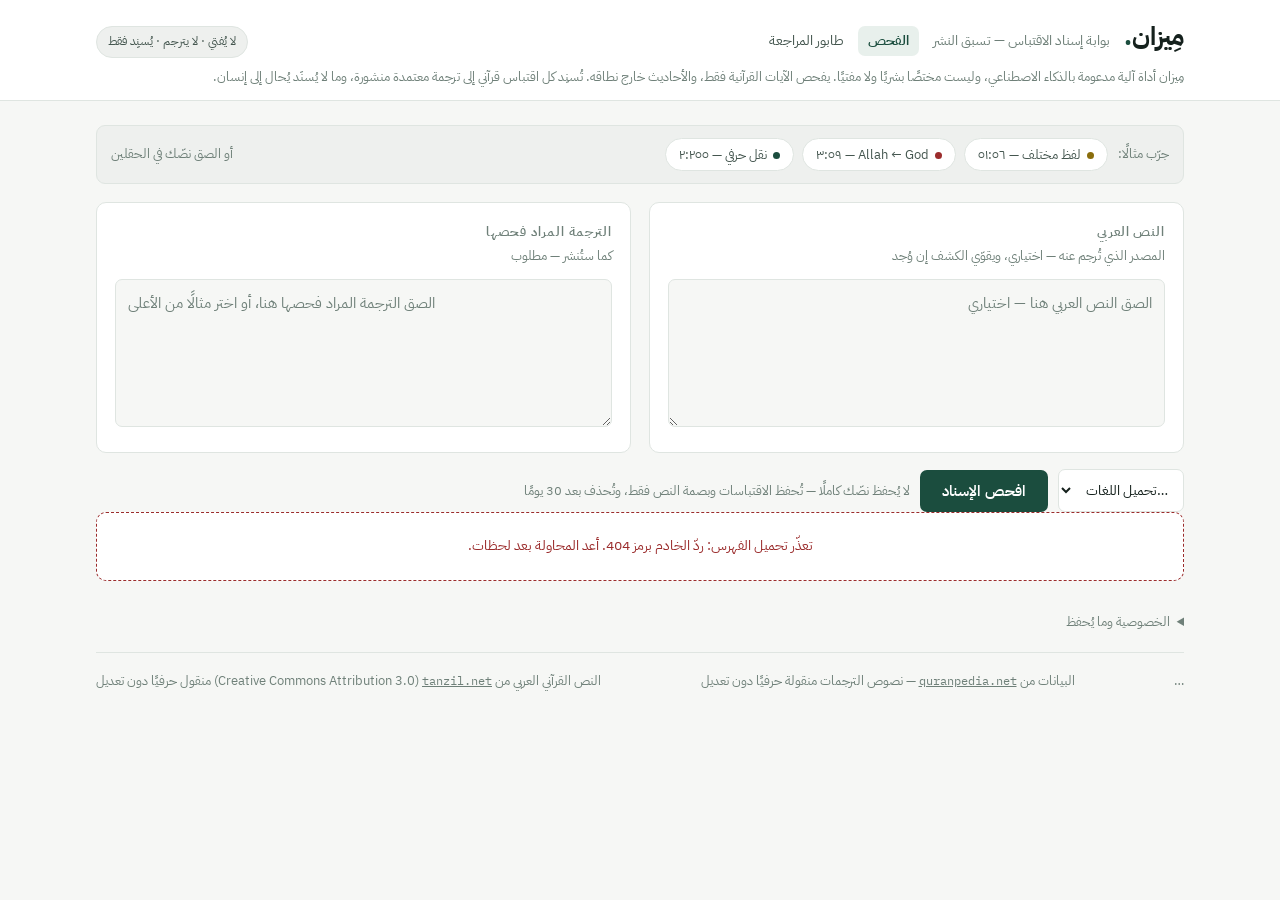
==== web/index.html @ 7087b815 "MIZAN — pre-publication attribution gate for Qur'anic quotations Finds Qur'anic quotations in transl" ====
<!doctype html>
<html lang="ar" dir="rtl">
<head>
<meta charset="utf-8">
<meta name="viewport" content="width=device-width, initial-scale=1">
<meta name="referrer" content="no-referrer">
<title>مِيزان</title>
<link rel="stylesheet" href="https://fonts.googleapis.com/css2?family=IBM+Plex+Sans+Arabic:wght@400;500;600;700&family=IBM+Plex+Mono:wght@400;500&display=swap">
<link rel="stylesheet" href="style.css">
</head>
<body>

<header class="top">
  <div class="top-in">
    <a class="brand" href="/">مِيزان<span>.</span></a>
    <div class="tag">بوابة إسناد الاقتباس — تسبق النشر</div>
    <nav class="nav" aria-label="التنقل">
      <a href="/" aria-current="page">الفحص</a>
      <a href="/review">طابور المراجعة <b class="nav-count" id="navcount" hidden></b></a>
    </nav>
    <div class="no-fatwa">لا يُفتي · لا يترجم · يُسنِد فقط</div>
  </div>
  <p class="nature">
    مِيزان أداة آلية مدعومة بالذكاء الاصطناعي، وليست مختصًا بشريًا ولا مفتيًا. يفحص الآيات القرآنية فقط، والأحاديث خارج نطاقه.
    تُسنِد كل اقتباس قرآني إلى ترجمة معتمدة منشورة، وما لا يُسنَد يُحال إلى إنسان.
  </p>
</header>

<main class="wrap">
  <h1>مِيزان — بوابة إسناد الاقتباس القرآني</h1>

  <div class="samples">
    <span class="lbl">جرّب مثالًا:</span>
    <button type="button" class="chip" id="s1" aria-pressed="false"><span class="dot d-near"></span>لفظ مختلف — ٥١:٥٦</button>
    <button type="button" class="chip" id="s2" aria-pressed="false"><span class="dot d-flag"></span>Allah ← God — ٣:٥٩</button>
    <button type="button" class="chip" id="s3" aria-pressed="false"><span class="dot d-ok"></span>نقل حرفي — ٢:٢٥٥</button>
    <span class="own">أو الصق نصّك في الحقلين</span>
  </div>

  <div class="grid">
    <section class="panel">
      <h2><label for="ar">النص العربي</label></h2>
      <p class="sub">المصدر الذي تُرجم عنه — اختياري، ويقوّي الكشف إن وُجد</p>
      <textarea id="ar" spellcheck="false" dir="rtl" placeholder="الصق النص العربي هنا — اختياري"></textarea>
    </section>

    <section class="panel">
      <h2><label for="en">الترجمة المراد فحصها</label></h2>
      <p class="sub">كما ستُنشر — مطلوب</p>
      <textarea id="en" class="ltr" spellcheck="false" placeholder="الصق الترجمة المراد فحصها هنا، أو اختر مثالًا من الأعلى"></textarea>
    </section>
  </div>

  <div class="controls">
    <select id="lang" aria-label="لغة الترجمة">
      <option value="">…تحميل اللغات</option>
    </select>
    <button type="button" class="run" id="run">افحص الإسناد</button>
    <span class="hint" id="hint">لا يُحفظ نصّك كاملًا — تُحفظ الاقتباسات وبصمة النص فقط، وتُحذف بعد 30 يومًا</span>
  </div>

  <div id="out" aria-live="polite"></div>

  <details class="privacy">
    <summary>الخصوصية وما يُحفظ</summary>
    <p id="privacy">لا حسابات، ولا تتبّع، ولا تحليلات.</p>
  </details>

  <footer class="foot">
    <span id="footstats">…</span>
    <span>البيانات من <a href="https://quranpedia.net" rel="noopener noreferrer"><code>quranpedia.net</code></a> — نصوص الترجمات منقولة حرفيًا دون تعديل</span>
    <span>النص القرآني العربي من <a href="https://tanzil.net" rel="noopener noreferrer"><code>tanzil.net</code></a> (Creative Commons Attribution 3.0) منقول حرفيًا دون تعديل</span>
  </footer>
</main>

<script src="common.js"></script>
<script src="app.js"></script>
</body>
</html>
---- web/style.css ----
/* MIZAN — attribution gate. Arabic RTL. Light + dark via prefers-color-scheme. */

:root{
  color-scheme: light;
  --ink:#15211d; --ink-2:#44564f; --ink-3:#6f8079;
  --paper:#f6f7f5; --card:#ffffff; --line:#dfe5e1;
  --deep:#1b4d3e; --deep-soft:#e8f0ec; --on-deep:#ffffff;
  --gold:#8a6d0c; --gold-soft:#faf3dc;
  --flag:#9b2c2c; --flag-soft:#fbeaea;
  --ai:#4a3b8f; --ai-soft:#eeebfa;
  --mute-soft:#eef0ee;
  --focus:#1b4d3e;
  --mono:"IBM Plex Mono",ui-monospace,SFMono-Regular,Menlo,monospace;
  --sans:"IBM Plex Sans Arabic",system-ui,-apple-system,"Segoe UI",sans-serif;
}
@media (prefers-color-scheme: dark){
  :root:not([data-theme="light"]){
    color-scheme: dark;
    --ink:#e8eeea; --ink-2:#a9bab2; --ink-3:#8a9c95;
    --paper:#0f1613; --card:#161f1b; --line:#2a3832;
    --deep:#6fbfa0; --deep-soft:#153026; --on-deep:#0f1613;
    --gold:#d9b43c; --gold-soft:#2e2712;
    --flag:#e08585; --flag-soft:#331a1a;
    --ai:#b3a6f0; --ai-soft:#241f3d;
    --mute-soft:#1d2622;
    --focus:#6fbfa0;
  }
}
:root[data-theme="dark"]{
  color-scheme: dark;
  --ink:#e8eeea; --ink-2:#a9bab2; --ink-3:#8a9c95;
  --paper:#0f1613; --card:#161f1b; --line:#2a3832;
  --deep:#6fbfa0; --deep-soft:#153026; --on-deep:#0f1613;
  --gold:#d9b43c; --gold-soft:#2e2712;
  --flag:#e08585; --flag-soft:#331a1a;
  --ai:#b3a6f0; --ai-soft:#241f3d;
  --mute-soft:#1d2622;
  --focus:#6fbfa0;
}

*{box-sizing:border-box}
body{
  margin:0; background:var(--paper); color:var(--ink);
  font-family:var(--sans); font-size:15px; line-height:1.65;
  direction:rtl;
}
a{color:var(--deep)}
.wrap{max-width:1120px; margin:0 auto; padding-inline:16px; padding-block:0 56px}
.muted{color:var(--ink-3)}
.small{font-size:12.5px}
.num{font-family:var(--mono); font-variant-numeric:tabular-nums; direction:ltr; unicode-bidi:isolate}
code{font-family:var(--mono); font-size:.9em; direction:ltr; unicode-bidi:isolate}

/* header */
header.top{border-bottom:1px solid var(--line); background:var(--card); margin-bottom:24px}
.top-in{
  max-width:1120px; margin:0 auto; padding-inline:16px; padding-block:16px 8px;
  display:flex; align-items:baseline; gap:14px; flex-wrap:wrap;
}
.brand{font-size:26px; font-weight:700; letter-spacing:-.01em; color:var(--ink); text-decoration:none}
.brand span{color:var(--deep)}
.tag{color:var(--ink-3); font-size:13.5px}
.nav{display:flex; gap:4px; flex-wrap:wrap}
.nav a{font-size:13.5px; color:var(--ink-2); text-decoration:none; padding:4px 10px; border-radius:7px}
.nav a:hover{background:var(--mute-soft)}
.nav a[aria-current="page"]{color:var(--deep); background:var(--deep-soft); font-weight:600}
.nav-count{
  display:inline-block; min-width:20px; text-align:center; font-size:11.5px;
  color:var(--on-deep); background:var(--flag); border-radius:999px; padding:0 6px; margin-inline-start:4px;
}
.no-fatwa{
  margin-inline-start:auto; font-size:12px; color:var(--ink-2);
  background:var(--mute-soft); border:1px solid var(--line);
  padding:5px 11px; border-radius:999px; white-space:nowrap;
}
.nature{
  max-width:1120px; margin:0 auto; padding-inline:16px; padding-block:0 12px;
  font-size:12.5px; color:var(--ink-3);
}
@media (max-width:640px){ .no-fatwa{margin-inline-start:0} }

.grid{display:grid; grid-template-columns:1fr 1fr; gap:18px}
@media (max-width:880px){ .grid{grid-template-columns:1fr} }

.panel{background:var(--card); border:1px solid var(--line); border-radius:10px; padding:18px}
.panel h2{margin:0 0 4px; font-size:13px; font-weight:600; letter-spacing:.07em; color:var(--ink-3)}
.panel .sub{margin:0 0 12px; font-size:12.5px; color:var(--ink-3)}

textarea, input[type="text"]{
  width:100%; font-family:var(--sans); font-size:14.5px; line-height:1.85;
  color:var(--ink); background:var(--paper);
  border:1px solid var(--line); border-radius:7px; padding:10px 12px;
}
textarea{min-height:148px; resize:vertical}
textarea:focus-visible, button:focus-visible, select:focus-visible, input:focus-visible, a:focus-visible, summary:focus-visible{
  outline:2px solid var(--focus); outline-offset:2px;
}
.ltr{direction:ltr; text-align:left}

.samples{
  display:flex; gap:8px; align-items:center; flex-wrap:wrap;
  margin:0 0 18px; padding:12px 14px;
  background:var(--mute-soft); border:1px solid var(--line); border-radius:9px;
}
.samples .lbl{font-size:12.5px; color:var(--ink-3); margin-inline-end:2px}
.chip{
  font-family:var(--sans); font-size:12.5px; color:var(--ink-2);
  background:var(--card); border:1px solid var(--line);
  border-radius:999px; padding:6px 13px; cursor:pointer;
}
.chip:hover{border-color:var(--ink-3)}
.chip[aria-pressed="true"]{color:var(--on-deep); background:var(--deep); border-color:var(--deep)}
.chip .dot{display:inline-block; width:7px; height:7px; border-radius:50%; margin-inline-end:6px; vertical-align:middle}
.d-flag{background:var(--flag)} .d-ok{background:var(--deep)} .d-near{background:var(--gold)}
.chip[aria-pressed="true"] .dot{background:currentColor}
.own{font-size:12.5px; color:var(--ink-3); margin-inline-start:auto}
@media (max-width:640px){ .own{margin-inline-start:0} }

.controls{display:flex; gap:10px; align-items:center; flex-wrap:wrap; margin-top:16px}
select{
  font-family:var(--sans); font-size:14px; color:var(--ink);
  background:var(--card); border:1px solid var(--line); border-radius:7px; padding:9px 11px;
  max-width:100%;
}
button.run{
  font-family:var(--sans); font-size:14.5px; font-weight:600;
  color:var(--on-deep); background:var(--deep); border:0;
  border-radius:7px; padding:10px 22px; cursor:pointer;
}
button.run:hover{filter:brightness(1.08)}
button.run[disabled]{opacity:.55; cursor:progress}
.hint{font-size:12.5px; color:var(--ink-3)}

/* secondary buttons & toolbar */
.btn{
  display:inline-block; font-family:var(--sans); font-size:13px; font-weight:500;
  color:var(--deep); background:var(--card); border:1px solid var(--line);
  border-radius:7px; padding:6px 13px; cursor:pointer; text-decoration:none; line-height:1.5;
}
.btn:hover{border-color:var(--deep)}
.btn[disabled]{opacity:.6; cursor:progress}
.btn-strong{color:var(--on-deep); background:var(--deep); border-color:var(--deep)}
.toolbar{display:flex; gap:8px; flex-wrap:wrap; align-items:center; margin:0 0 6px}
.toolbar .small{margin-inline-start:auto}
@media (max-width:640px){ .toolbar .small{margin-inline-start:0} }
.inline-err{font-size:12.5px; color:var(--flag)}

/* document verdict */
.verdict{
  margin:26px 0 12px; border-radius:10px; padding:16px 18px;
  border:1px solid var(--line); background:var(--mute-soft);
  display:flex; flex-direction:column; align-items:flex-start; gap:4px;
}
.verdict .vlabel{font-size:11.5px; font-weight:600; letter-spacing:.09em; opacity:.85; color:var(--ink-3)}
.verdict .big{font-size:19px; font-weight:700; color:var(--ink)}
.verdict .why{font-size:13.5px; color:var(--ink-2)}
.verdict.v-refer{border-color:var(--flag); background:var(--flag-soft)}
.verdict.v-refer .vlabel, .verdict.v-refer .big{color:var(--flag)}
.verdict.v-near{border-color:var(--gold); background:var(--gold-soft)}
.verdict.v-near .vlabel, .verdict.v-near .big{color:var(--gold)}
.verdict.v-ok{border-color:var(--deep); background:var(--deep-soft)}
.verdict.v-ok .vlabel, .verdict.v-ok .big{color:var(--deep)}

.banner{border-radius:9px; padding:11px 14px; font-size:13.5px; margin:0 0 12px; border:1px solid var(--line)}
.banner.warn{background:var(--gold-soft); border-color:var(--gold); color:var(--ink)}
.banner.ai{background:var(--ai-soft); border-color:var(--ai); color:var(--ink)}
.banner.ai b{color:var(--ai)}

/* panel sections */
.psec{margin-top:30px}
.ph{
  font-size:15px; font-weight:700; color:var(--ink); margin:0 0 12px;
  display:flex; align-items:center; gap:10px; flex-wrap:wrap;
}
.pn{
  display:inline-flex; align-items:center; justify-content:center;
  width:26px; height:26px; border-radius:50%; font-size:13.5px;
  color:var(--on-deep); background:var(--deep);
}
.sub3{font-size:13.5px; font-weight:600; color:var(--ink-2); margin:20px 0 8px}

.counts{display:flex; gap:8px; flex-wrap:wrap; margin-bottom:16px}
.count{font-size:12.5px; border:1px solid var(--line); background:var(--card); border-radius:999px; padding:5px 12px; color:var(--ink-2)}
.count b{font-variant-numeric:tabular-nums; color:var(--ink)}

/* findings */
.finding{background:var(--card); border:1px solid var(--line); border-radius:10px; padding:16px 18px; margin-bottom:12px}
.finding.flash{border-color:var(--deep); box-shadow:0 0 0 3px var(--deep-soft)}
.f-head{display:flex; gap:10px; align-items:center; flex-wrap:wrap; margin-bottom:6px}
.ref{
  font-family:var(--mono); font-size:13px; font-weight:500;
  color:var(--ink-2); background:var(--mute-soft);
  border-radius:5px; padding:3px 9px; direction:ltr;
}
.state{font-size:12.5px; font-weight:600; border-radius:999px; padding:4px 12px}
.s-match{color:var(--deep); background:var(--deep-soft)}
.s-near{color:var(--gold); background:var(--gold-soft)}
.s-none{color:var(--flag); background:var(--flag-soft)}
.s-nolang{color:var(--ink-2); background:var(--mute-soft)}
.tier{font-size:12px; color:var(--ink-2); border:1px solid var(--line); border-radius:999px; padding:3px 10px}
.tier-ai{color:var(--ai); background:var(--ai-soft); border-color:var(--ai)}
.how{margin:0 0 10px; font-size:12.5px; color:var(--ink-3)}
.score{
  margin-inline-start:auto; font-family:var(--mono); font-size:12.5px;
  color:var(--ink-3); font-variant-numeric:tabular-nums; direction:ltr;
}
@media (max-width:640px){ .score{margin-inline-start:0} }

.textblock{margin-top:10px; background:var(--paper); border:1px solid var(--line); border-radius:7px; padding:10px 12px}
.textblock.approved{border-inline-start:3px solid var(--deep)}
.tb-k{font-size:12px; color:var(--ink-3); margin-bottom:4px}
.tb-k b{color:var(--ink)}
.tb-k span{color:var(--ink-3)}
.tb-v{font-size:14.5px; line-height:1.85; overflow-wrap:anywhere}
.tb-v[dir="ltr"]{text-align:left}

.src{font-size:13px; color:var(--ink-2); display:flex; gap:7px; flex-wrap:wrap; align-items:baseline; margin-top:10px}
.src b{color:var(--ink); font-weight:600}
.src .sep{color:var(--ink-3)}
.src-meta{color:var(--ink-3); font-size:12.5px}

/* Diff marks. The published word is NOT struck through: a strikethrough reads
   as "this is wrong", and MIZAN never says that. Both sides are simply
   highlighted as the point where the two texts differ. */
ins{background:var(--deep-soft); color:var(--deep); text-decoration:none; border-radius:3px; padding:0 3px}
del{background:var(--gold-soft); color:var(--gold); text-decoration:none; border-radius:3px; padding:0 3px}

.note{
  font-size:13px; color:var(--ink-2); background:var(--mute-soft);
  border:1px solid var(--line); border-radius:8px; padding:12px 14px; margin-top:10px;
}
.note b{color:var(--ink)}

.runners{margin-top:10px; font-size:12.5px; color:var(--ink-3)}
.runners code{font-size:12px; display:inline-block}

.actions{display:flex; gap:10px; align-items:center; flex-wrap:wrap; margin-top:12px; padding-top:12px; border-top:1px dashed var(--line); font-size:12.5px}
.queued{color:var(--deep); font-weight:600}

.empty{
  border:1px dashed var(--line); border-radius:10px; padding:22px;
  text-align:center; color:var(--ink-3); font-size:13.5px; background:var(--card);
}
.empty.err{color:var(--flag); border-color:var(--flag)}

/* tables */
.tablewrap{overflow-x:auto; border:1px solid var(--line); border-radius:9px; background:var(--card)}
.tbl{width:100%; border-collapse:collapse; font-size:13px}
.tbl th, .tbl td{text-align:start; padding:8px 10px; border-bottom:1px solid var(--line); vertical-align:top}
.tbl th{color:var(--ink-3); font-weight:600; font-size:12px; white-space:nowrap}
.tbl tr:last-child td{border-bottom:0}
.tbl .term-ar{font-weight:600}
.tbl .term-note{min-width:240px; color:var(--ink-2); font-size:12.5px}
.term-notes{margin:6px 0 0; padding-inline-start:18px; font-size:12px; color:var(--ink-3); text-align:left}
.tbl.rd{max-width:520px; border:1px solid var(--line); border-radius:9px; background:var(--card)}

/* panel 3 */
.seg{display:inline-flex; flex-wrap:wrap; gap:4px; padding:4px; background:var(--mute-soft); border:1px solid var(--line); border-radius:9px}
.seg button{
  font-family:var(--sans); font-size:13px; color:var(--ink-2); background:transparent;
  border:0; border-radius:6px; padding:6px 14px; cursor:pointer;
}
.seg button[aria-checked="true"]{color:var(--on-deep); background:var(--deep); font-weight:600}
.level-desc{margin:6px 0 14px}
#p3body.loading{opacity:.5; pointer-events:none}

.frozen{border-radius:9px; padding:11px 14px; font-size:13.5px; margin-bottom:14px; border:1px solid}
.frozen.ok{background:var(--deep-soft); border-color:var(--deep); color:var(--ink)}
.frozen.ok b{color:var(--deep)}
.frozen.bad{background:var(--flag-soft); border-color:var(--flag)}
.frozen.bad b{color:var(--flag)}

.refusals{background:var(--card); border:1px solid var(--line); border-radius:10px; padding:14px 16px}
.refusals h3{font-size:15px; margin:0 0 8px; color:var(--ink)}
.reason{border-top:1px solid var(--line); padding:8px 0}
.reason summary{cursor:pointer; font-size:13.5px}
.reason .why{display:block; font-size:12.5px; color:var(--ink-3); margin-inline-start:18px}
.reason blockquote{margin:6px 18px 0; padding:6px 10px; font-size:13px; border-inline-start:3px solid var(--line); color:var(--ink-2); overflow-wrap:anywhere}
.reason blockquote[dir="ltr"]{text-align:left}

.legend{display:flex; flex-wrap:wrap; gap:8px; margin-bottom:8px; font-size:12px}
.adapted{background:var(--card); border:1px solid var(--line); border-radius:9px; padding:12px 14px; line-height:2; font-size:14.5px; overflow-wrap:anywhere}
.adapted[dir="ltr"]{text-align:left}
.cs{border-radius:4px; padding:1px 3px}
.cs-quoted{background:var(--deep-soft); color:var(--deep); box-shadow:inset 0 -2px 0 var(--deep)}
.cs-refused{background:var(--mute-soft); color:var(--ink-2); text-decoration:underline dotted var(--ink-3); text-underline-offset:4px}
.cs-adapted{background:var(--gold-soft); color:var(--ink)}
.cs-same{color:var(--ink)}
.legend .cs{padding:2px 8px}

.changes{margin-top:10px; font-size:13px}
.changes summary{cursor:pointer; color:var(--ink-2)}
.chg{display:grid; grid-template-columns:44px 1fr; gap:4px 10px; padding:8px 0; border-bottom:1px dashed var(--line)}
.chg .k{color:var(--ink-3); font-size:12px}
.chg [dir="ltr"]{text-align:left}

.sugg{list-style:none; margin:0; padding:0}
.sugg li{display:flex; flex-wrap:wrap; gap:6px 10px; align-items:baseline; padding:8px 0; border-bottom:1px solid var(--line); font-size:13px}
.sg-code{font-weight:600}
.sg-applied{font-size:11.5px; color:var(--deep); background:var(--deep-soft); border-radius:999px; padding:1px 8px}
.sg-open{font-size:11.5px; color:var(--ink-2); background:var(--mute-soft); border-radius:999px; padding:1px 8px}
.sg-detail{color:var(--ink-2); flex-basis:100%}
.sg-span{color:var(--ink-3); flex-basis:100%; overflow-wrap:anywhere}

/* review page */
.reviewer label{display:block; margin-bottom:6px}
.reviewer p{margin:8px 0 0}
.filters{display:flex; gap:6px; flex-wrap:wrap; margin:20px 0 14px}
.filters button{
  font-family:var(--sans); font-size:13px; color:var(--ink-2); background:var(--card);
  border:1px solid var(--line); border-radius:999px; padding:6px 14px; cursor:pointer;
}
.filters button[aria-selected="true"]{color:var(--on-deep); background:var(--deep); border-color:var(--deep)}
.filters b{font-variant-numeric:tabular-nums; margin-inline-start:4px}
.hist{margin:12px 0 0; padding-inline-start:22px; font-size:13px}
.hist li{margin-bottom:8px}
.evnote{color:var(--ink-2); font-size:12.5px; margin-top:2px; overflow-wrap:anywhere}
.decide{margin-top:14px; padding-top:12px; border-top:1px dashed var(--line)}
.decide fieldset{border:0; margin:0; padding:0; display:grid; gap:6px}
.decide legend{font-size:12.5px; font-weight:600; color:var(--ink-3); margin-bottom:6px}
.opt{display:block; font-size:13.5px; cursor:pointer}
.opt.off{opacity:.55; cursor:not-allowed}
.opt .small{display:block; margin-inline-start:24px}
.pick{margin-top:10px}
.pick label{font-size:13px; display:flex; gap:8px; align-items:center; flex-wrap:wrap}
.notel{display:block; margin-top:10px; font-size:13px}
.notel textarea{min-height:60px; margin-top:4px}
.form-row{display:flex; gap:12px; align-items:center; flex-wrap:wrap; margin-top:10px}
.formmsg{font-size:12.5px}
.formmsg.err{color:var(--flag)}
.formmsg.ok{color:var(--deep)}

details.privacy{margin-top:30px; font-size:13px; color:var(--ink-2)}
details.privacy summary{cursor:pointer; color:var(--ink-3)}
details.privacy p{background:var(--card); border:1px solid var(--line); border-radius:8px; padding:12px 14px}

footer.foot{
  margin-top:20px; padding-top:18px; border-top:1px solid var(--line);
  font-size:12.5px; color:var(--ink-3); display:flex; gap:16px; flex-wrap:wrap; justify-content:space-between;
}
.foot code{font-size:12px}
.foot a{color:var(--ink-3)}
h1{font-size:0; height:0; margin:0; overflow:hidden}

/* Plain-language result (2026-10-04): one sentence per finding, one action. */
.f-line{font-size:14px; color:var(--ink-2); margin:4px 0 10px; line-height:1.7}
.f-line b{color:var(--ink)}
.f-flag{color:var(--flag)}
.verdict .v-act{margin-top:10px}
details.psec > summary.ph{cursor:pointer; list-style:revert}
details.psec{margin-top:18px}
textarea::placeholder{color:var(--ink-3); opacity:1}
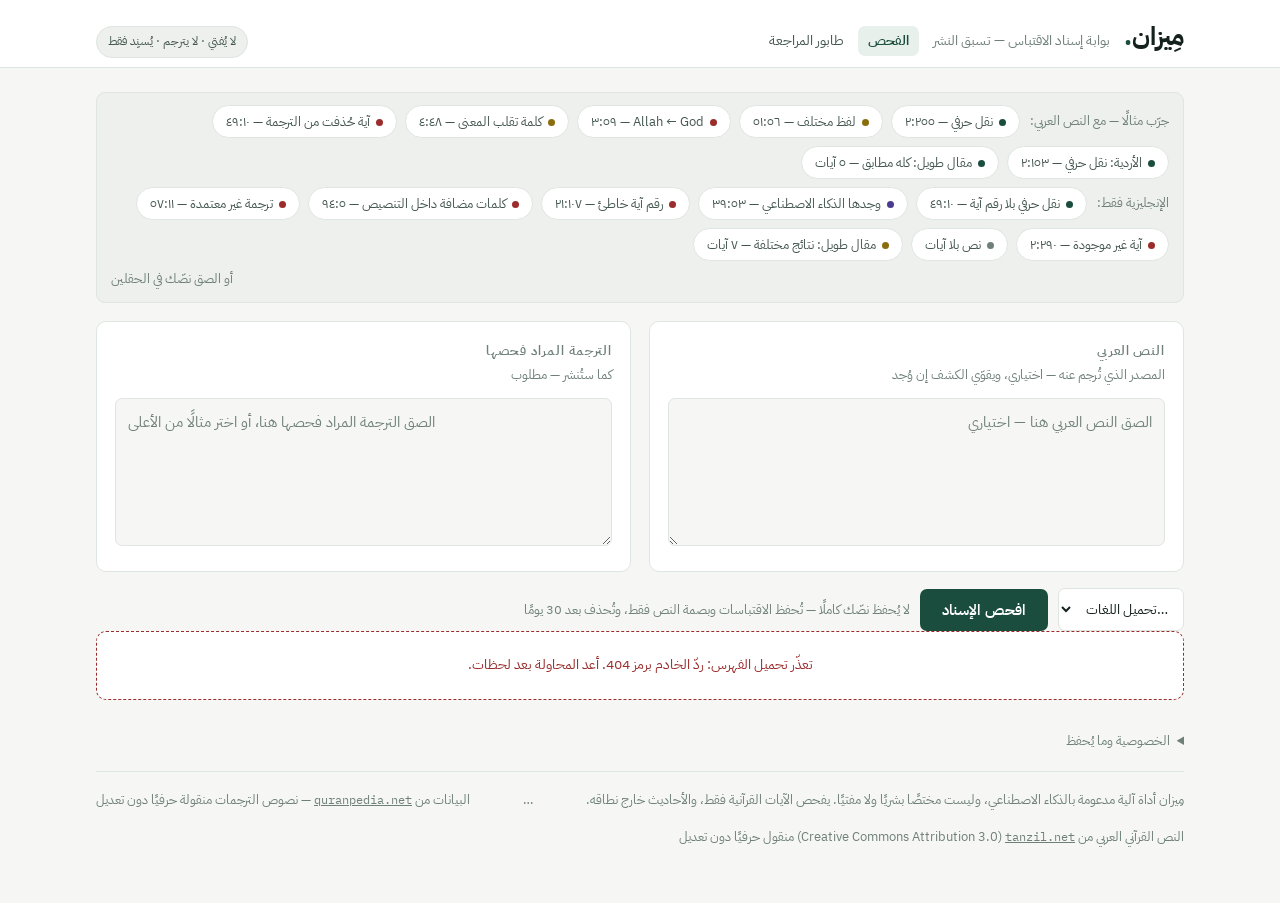
==== commit a1538159: "Demo samples for every outcome, starting-version record, small UI fixes - docs/BASELINE.md: what exi" ====
--- a/web/index.html
+++ b/web/index.html
@@ -20,20 +20,33 @@
     </nav>
     <div class="no-fatwa">لا يُفتي · لا يترجم · يُسنِد فقط</div>
   </div>
-  <p class="nature">
-    مِيزان أداة آلية مدعومة بالذكاء الاصطناعي، وليست مختصًا بشريًا ولا مفتيًا. يفحص الآيات القرآنية فقط، والأحاديث خارج نطاقه.
-    تُسنِد كل اقتباس قرآني إلى ترجمة معتمدة منشورة، وما لا يُسنَد يُحال إلى إنسان.
-  </p>
 </header>
 
 <main class="wrap">
   <h1>مِيزان — بوابة إسناد الاقتباس القرآني</h1>
 
   <div class="samples">
-    <span class="lbl">جرّب مثالًا:</span>
-    <button type="button" class="chip" id="s1" aria-pressed="false"><span class="dot d-near"></span>لفظ مختلف — ٥١:٥٦</button>
-    <button type="button" class="chip" id="s2" aria-pressed="false"><span class="dot d-flag"></span>Allah ← God — ٣:٥٩</button>
-    <button type="button" class="chip" id="s3" aria-pressed="false"><span class="dot d-ok"></span>نقل حرفي — ٢:٢٥٥</button>
+    <div class="srow">
+      <span class="lbl">جرّب مثالًا — مع النص العربي:</span>
+      <button type="button" class="chip" id="s3" aria-pressed="false"><span class="dot d-ok"></span>نقل حرفي — ٢:٢٥٥</button>
+      <button type="button" class="chip" id="s1" aria-pressed="false"><span class="dot d-near"></span>لفظ مختلف — ٥١:٥٦</button>
+      <button type="button" class="chip" id="s2" aria-pressed="false"><span class="dot d-flag"></span>Allah ← God — ٣:٥٩</button>
+      <button type="button" class="chip" id="s4" aria-pressed="false"><span class="dot d-near"></span>كلمة تقلب المعنى — ٤:٤٨</button>
+      <button type="button" class="chip" id="s11" aria-pressed="false"><span class="dot d-flag"></span>آية حُذفت من الترجمة — ٤٩:١٠</button>
+      <button type="button" class="chip" id="s12" aria-pressed="false"><span class="dot d-ok"></span>الأردية: نقل حرفي — ٢:١٥٣</button>
+      <button type="button" class="chip" id="L2" aria-pressed="false"><span class="dot d-ok"></span>مقال طويل: كله مطابق — ٥ آيات</button>
+    </div>
+    <div class="srow">
+      <span class="lbl">الإنجليزية فقط:</span>
+      <button type="button" class="chip" id="s13" aria-pressed="false"><span class="dot d-ok"></span>نقل حرفي بلا رقم آية — ٤٩:١٠</button>
+      <button type="button" class="chip" id="s5" aria-pressed="false"><span class="dot d-ai"></span>وجدها الذكاء الاصطناعي — ٣٩:٥٣</button>
+      <button type="button" class="chip" id="s6" aria-pressed="false"><span class="dot d-flag"></span>رقم آية خاطئ — ٢١:١٠٧</button>
+      <button type="button" class="chip" id="s7" aria-pressed="false"><span class="dot d-flag"></span>كلمات مضافة داخل التنصيص — ٩٤:٥</button>
+      <button type="button" class="chip" id="s8" aria-pressed="false"><span class="dot d-flag"></span>ترجمة غير معتمدة — ٥٧:١١</button>
+      <button type="button" class="chip" id="s9" aria-pressed="false"><span class="dot d-flag"></span>آية غير موجودة — ٢:٢٩٠</button>
+      <button type="button" class="chip" id="s10" aria-pressed="false"><span class="dot d-none"></span>نص بلا آيات</button>
+      <button type="button" class="chip" id="L1" aria-pressed="false"><span class="dot d-near"></span>مقال طويل: نتائج مختلفة — ٧ آيات</button>
+    </div>
     <span class="own">أو الصق نصّك في الحقلين</span>
   </div>
 
@@ -67,6 +80,7 @@
   </details>
 
   <footer class="foot">
+    <span>مِيزان أداة آلية مدعومة بالذكاء الاصطناعي، وليست مختصًا بشريًا ولا مفتيًا. يفحص الآيات القرآنية فقط، والأحاديث خارج نطاقه.</span>
     <span id="footstats">…</span>
     <span>البيانات من <a href="https://quranpedia.net" rel="noopener noreferrer"><code>quranpedia.net</code></a> — نصوص الترجمات منقولة حرفيًا دون تعديل</span>
     <span>النص القرآني العربي من <a href="https://tanzil.net" rel="noopener noreferrer"><code>tanzil.net</code></a> (Creative Commons Attribution 3.0) منقول حرفيًا دون تعديل</span>
--- a/web/style.css
+++ b/web/style.css
@@ -103,6 +103,7 @@
   background:var(--mute-soft); border:1px solid var(--line); border-radius:9px;
 }
 .samples .lbl{font-size:12.5px; color:var(--ink-3); margin-inline-end:2px}
+.samples .srow{display:flex; gap:8px; align-items:center; flex-wrap:wrap; flex-basis:100%}
 .chip{
   font-family:var(--sans); font-size:12.5px; color:var(--ink-2);
   background:var(--card); border:1px solid var(--line);
@@ -111,7 +112,7 @@
 .chip:hover{border-color:var(--ink-3)}
 .chip[aria-pressed="true"]{color:var(--on-deep); background:var(--deep); border-color:var(--deep)}
 .chip .dot{display:inline-block; width:7px; height:7px; border-radius:50%; margin-inline-end:6px; vertical-align:middle}
-.d-flag{background:var(--flag)} .d-ok{background:var(--deep)} .d-near{background:var(--gold)}
+.d-flag{background:var(--flag)} .d-ok{background:var(--deep)} .d-near{background:var(--gold)} .d-ai{background:var(--ai)} .d-none{background:var(--ink-3)}
 .chip[aria-pressed="true"] .dot{background:currentColor}
 .own{font-size:12.5px; color:var(--ink-3); margin-inline-start:auto}
 @media (max-width:640px){ .own{margin-inline-start:0} }
